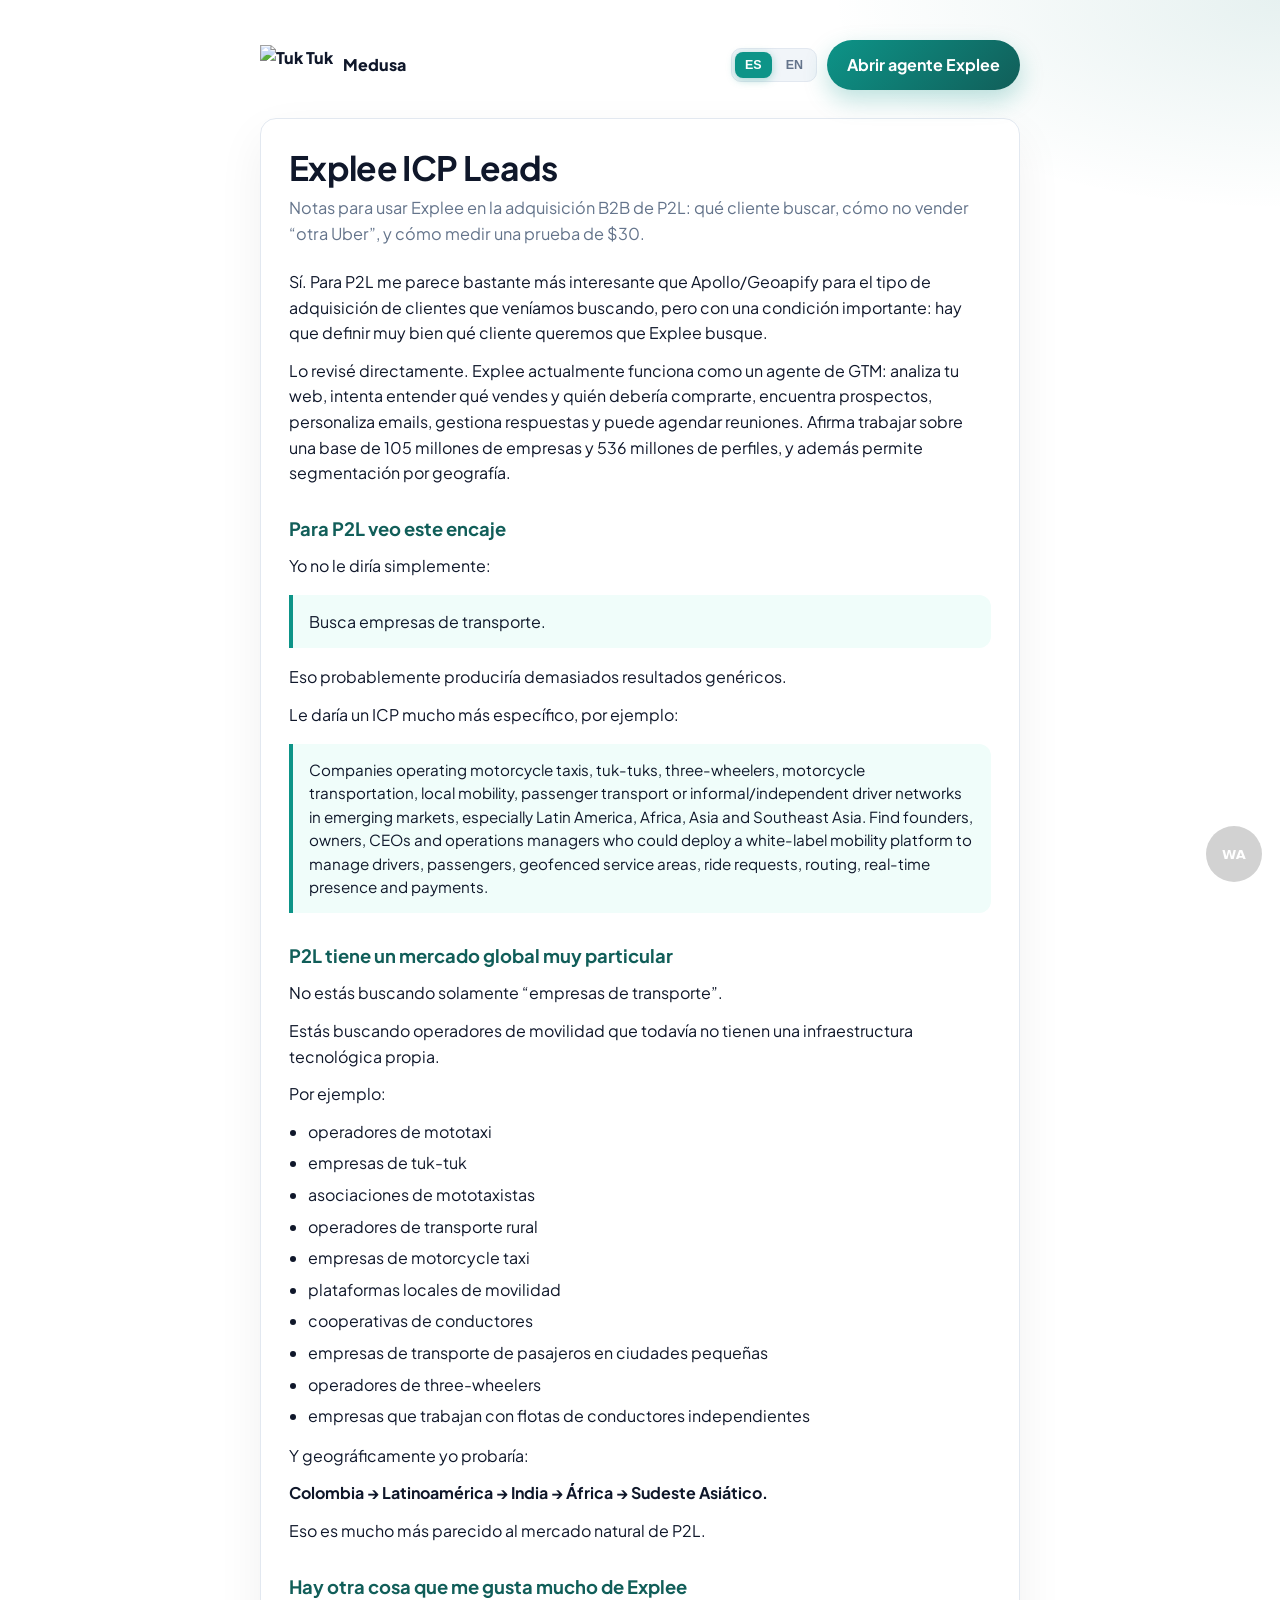
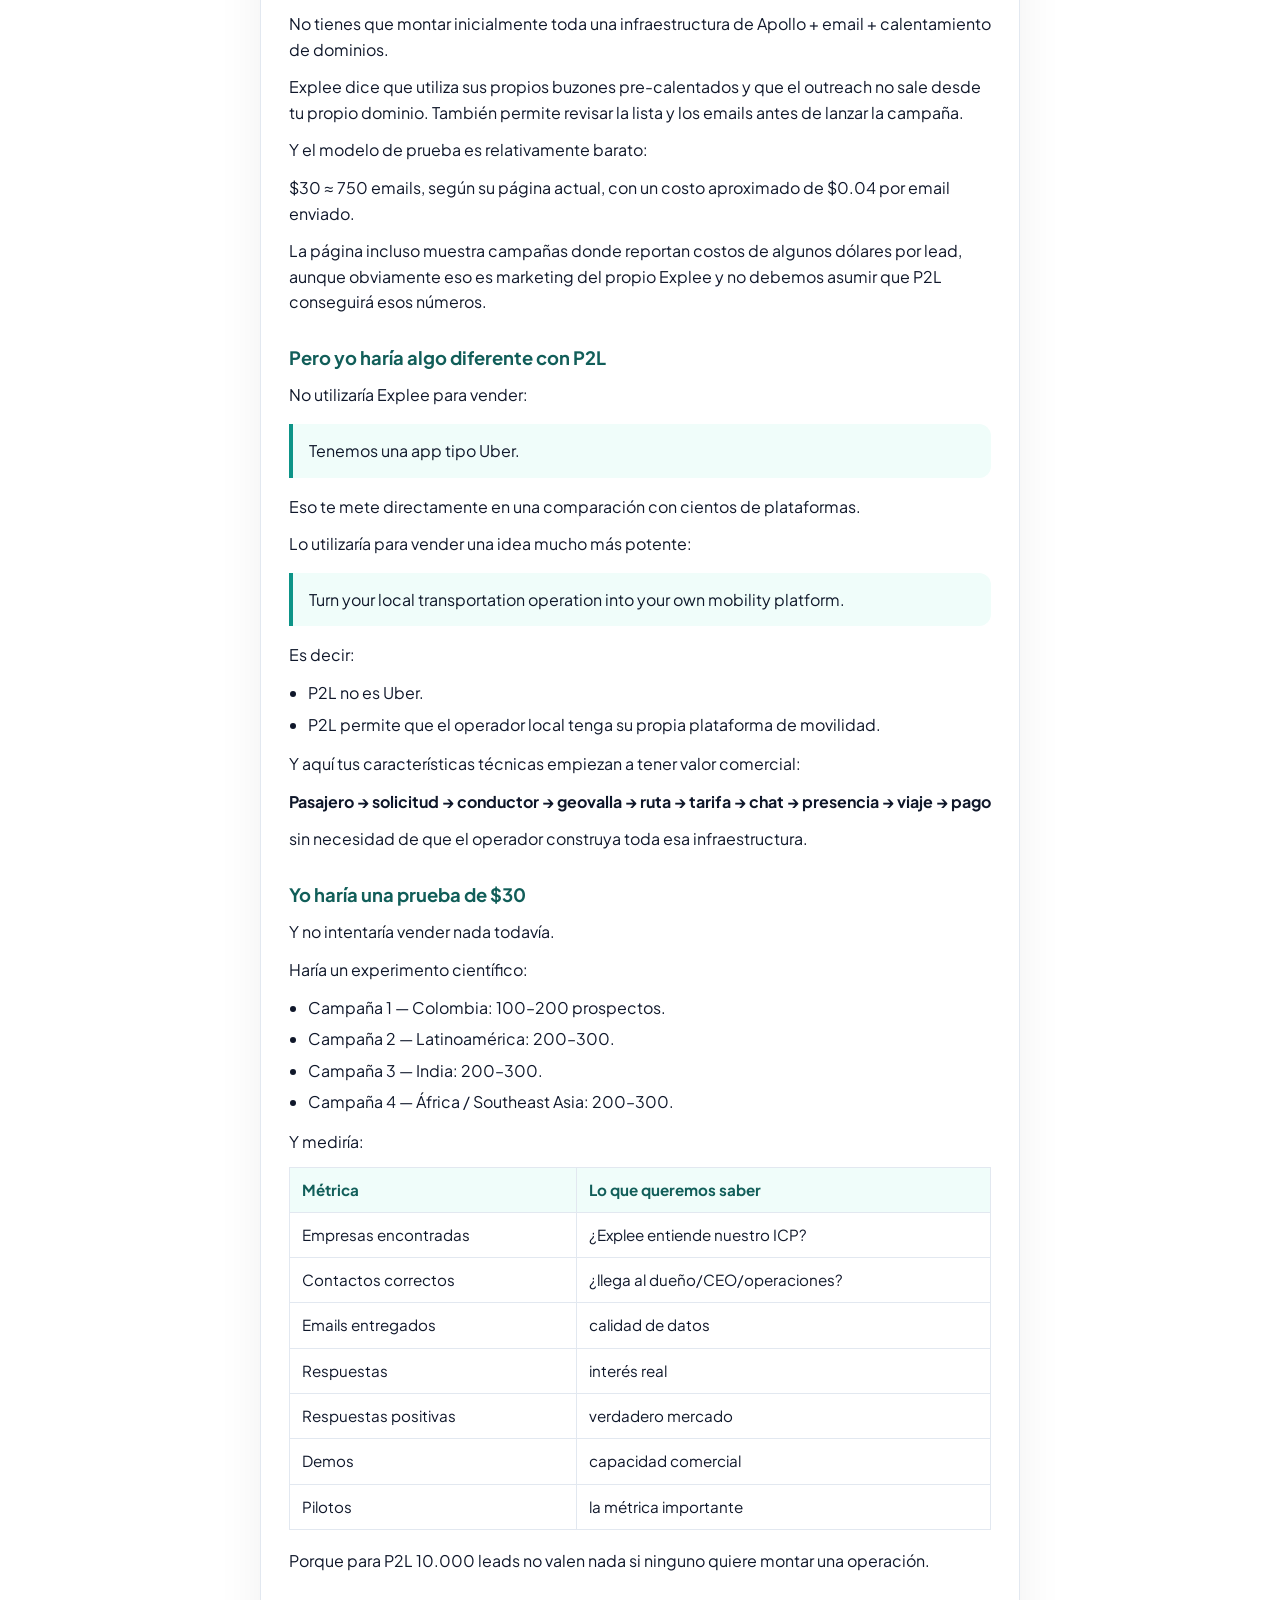
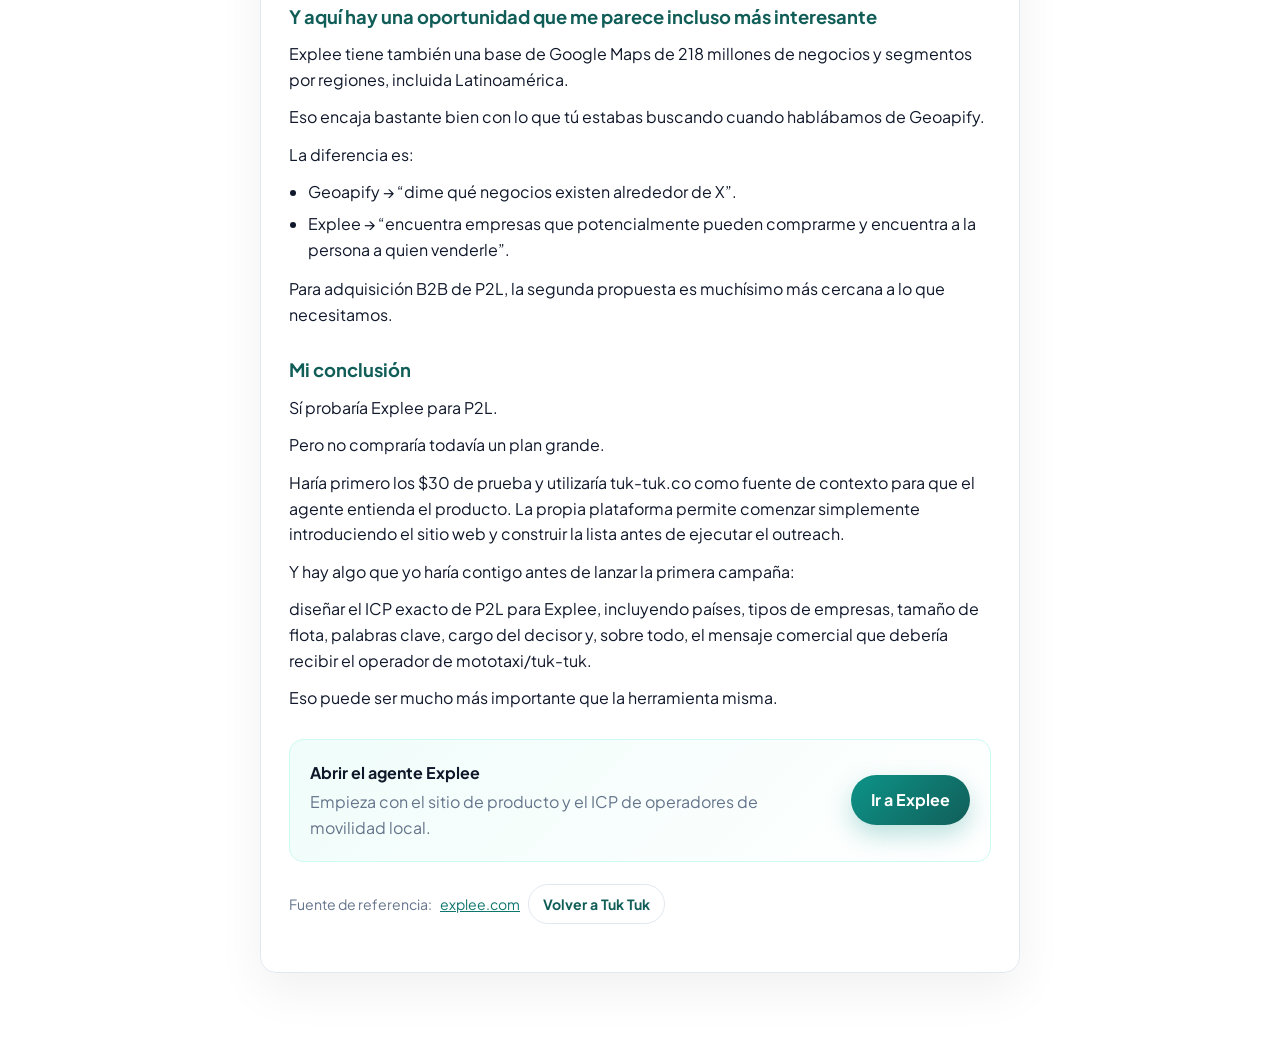
==== index.html @ e6822432 "panel empresa index.html" ====
<!DOCTYPE html>
<html lang="es">
<head>
  <meta charset="UTF-8" />
  <meta name="viewport" content="width=device-width, initial-scale=1.0" />
  <meta name="description" content="Explee para P2L: ICP de operadores de mototaxi, tuk-tuk y movilidad local. Cómo probar leads B2B con un agente de outreach." data-i18n-meta="explee.meta_description" />
  <meta name="theme-color" content="#0d9488" />
  <title>Medusa · P2L</title>
  <link rel="icon" href="assets/tuki-driver-icon.png" type="image/png" />
  <link rel="preconnect" href="https://fonts.googleapis.com" />
  <link rel="preconnect" href="https://fonts.gstatic.com" crossorigin />
  <link href="https://fonts.googleapis.com/css2?family=Plus+Jakarta+Sans:wght@500;600;700;800&display=swap" rel="stylesheet" />
  <style>
    :root {
      --teal-50: #f0fdfa;
      --teal-100: #ccfbf1;
      --teal-600: #0d9488;
      --teal-700: #0f766e;
      --teal-800: #115e59;
      --ink: #0f172a;
      --muted: #64748b;
      --line: #e2e8f0;
      --white: #ffffff;
      --radius: 16px;
    }
    *, *::before, *::after { box-sizing: border-box; }
    body {
      margin: 0;
      font-family: "Plus Jakarta Sans", system-ui, -apple-system, sans-serif;
      color: var(--ink);
      background:
        radial-gradient(1200px 480px at 10% -10%, rgba(13, 148, 136, 0.14), transparent 55%),
        radial-gradient(900px 420px at 100% 0%, rgba(15, 118, 110, 0.1), transparent 50%),
        var(--white);
      line-height: 1.6;
      -webkit-font-smoothing: antialiased;
    }
    a { color: var(--teal-700); }
    .wrap {
      width: min(760px, calc(100% - 32px));
      margin: 0 auto;
      padding: 40px 0 72px;
    }
    .top {
      display: flex;
      flex-wrap: wrap;
      align-items: center;
      justify-content: space-between;
      gap: 12px;
      margin-bottom: 28px;
    }
    .top__actions {
      display: flex;
      flex-wrap: wrap;
      align-items: center;
      gap: 10px;
    }
    .brand {
      display: inline-flex;
      align-items: center;
      gap: 10px;
      text-decoration: none;
      color: var(--ink);
      font-weight: 800;
    }
    .brand img { height: 40px; width: auto; display: block; }
    .qa-lang-switch {
      display: inline-flex;
      gap: 4px;
      padding: 3px;
      border-radius: 10px;
      background: #f1f5f9;
      border: 1px solid #e2e8f0;
    }
    .qa-lang-switch__btn {
      min-width: 2.25rem;
      padding: 6px 10px;
      border: none;
      border-radius: 8px;
      background: transparent;
      font-size: 0.78rem;
      font-weight: 800;
      color: #64748b;
      cursor: pointer;
    }
    .qa-lang-switch__btn--active {
      background: #0d9488;
      color: #fff;
      box-shadow: 0 2px 8px rgba(13, 148, 136, 0.35);
    }
    .btn {
      display: inline-flex;
      align-items: center;
      justify-content: center;
      gap: 8px;
      padding: 12px 20px;
      border-radius: 999px;
      font-weight: 700;
      text-decoration: none;
      background: linear-gradient(135deg, var(--teal-600), var(--teal-800));
      color: #fff;
      box-shadow: 0 10px 24px rgba(13, 148, 136, 0.28);
    }
    .btn:hover { filter: brightness(1.05); }
    .btn--ghost {
      background: #fff;
      color: var(--teal-800);
      border: 1px solid var(--line);
      box-shadow: none;
    }
    article {
      background: rgba(255, 255, 255, 0.92);
      border: 1px solid var(--line);
      border-radius: var(--radius);
      padding: 28px 28px 36px;
      box-shadow: 0 18px 48px rgba(15, 23, 42, 0.06);
    }
    h1 {
      margin: 0 0 8px;
      font-size: clamp(1.6rem, 3vw, 2.1rem);
      line-height: 1.2;
      letter-spacing: -0.02em;
    }
    .lead {
      margin: 0 0 22px;
      color: var(--muted);
      font-size: 1.02rem;
    }
    h2 {
      margin: 28px 0 10px;
      font-size: 1.15rem;
      color: var(--teal-800);
    }
    p { margin: 0 0 12px; }
    ul, ol { margin: 0 0 14px; padding-left: 1.2rem; }
    li { margin: 0 0 6px; }
    blockquote {
      margin: 16px 0;
      padding: 14px 16px;
      border-left: 4px solid var(--teal-600);
      background: var(--teal-50);
      border-radius: 0 12px 12px 0;
      color: var(--ink);
    }
    blockquote p { margin: 0; white-space: pre-wrap; }
    .icp { font-size: 0.95rem; line-height: 1.55; }
    table {
      width: 100%;
      border-collapse: collapse;
      margin: 12px 0 18px;
      font-size: 0.95rem;
    }
    th, td {
      border: 1px solid var(--line);
      padding: 10px 12px;
      text-align: left;
      vertical-align: top;
    }
    th { background: var(--teal-50); color: var(--teal-800); }
    .cta-box {
      margin-top: 28px;
      padding: 20px;
      border-radius: 14px;
      background: linear-gradient(135deg, var(--teal-50), #fff);
      border: 1px solid var(--teal-100);
      display: flex;
      flex-wrap: wrap;
      align-items: center;
      justify-content: space-between;
      gap: 14px;
    }
    .cta-box p { margin: 0; max-width: 42ch; color: var(--muted); }
    .cta-box strong { color: var(--ink); display: block; margin-bottom: 4px; }
    .foot {
      margin-top: 22px;
      font-size: 0.88rem;
      color: var(--muted);
      display: flex;
      flex-wrap: wrap;
      align-items: center;
      gap: 8px;
    }
  </style>
</head>
<body>
  <div class="wrap">
    <div class="top">
      <a class="brand" href="./" data-i18n-aria="nav.home" aria-label="Tuk Tuk inicio">
        <img src="assets/tuki-logo.png" alt="Tuk Tuk" />
        <span data-i18n="explee.brand">Medusa</span>
      </a>
      <div class="top__actions">
        <div class="qa-lang-switch" role="group" data-i18n-aria="nav.language" aria-label="Idioma">
          <button type="button" class="qa-lang-switch__btn qa-lang-switch__btn--active" data-set-locale="es" aria-pressed="true">ES</button>
          <button type="button" class="qa-lang-switch__btn" data-set-locale="en" aria-pressed="false">EN</button>
        </div>
        <a
          class="btn"
          href="https://explee.com/?twclid=27gjjwwwz0ya7c0fwe2zkcz0t1&_ref=tw-ag353-c777&utm_source=referral&utm_campaign=tw-ag353-c777"
          target="_blank"
          rel="noopener noreferrer"
          data-i18n="explee.open_agent"
        >Abrir agente Explee</a>
      </div>
    </div>

    <article>
      <h1 data-i18n="explee.title">Explee ICP Leads</h1>
      <p class="lead" data-i18n="explee.lead">Notas para usar Explee en la adquisición B2B de P2L: qué cliente buscar, cómo no vender “otra Uber”, y cómo medir una prueba de $30.</p>

      <p data-i18n="explee.p1">Sí. Para P2L me parece bastante más interesante que Apollo/Geoapify para el tipo de adquisición de clientes que veníamos buscando, pero con una condición importante: hay que definir muy bien qué cliente queremos que Explee busque.</p>
      <p data-i18n="explee.p2">Lo revisé directamente. Explee actualmente funciona como un agente de GTM: analiza tu web, intenta entender qué vendes y quién debería comprarte, encuentra prospectos, personaliza emails, gestiona respuestas y puede agendar reuniones. Afirma trabajar sobre una base de 105 millones de empresas y 536 millones de perfiles, y además permite segmentación por geografía.</p>

      <h2 data-i18n="explee.h_fit">Para P2L veo este encaje</h2>
      <p data-i18n="explee.p3">Yo no le diría simplemente:</p>
      <blockquote><p data-i18n="explee.q_generic">Busca empresas de transporte.</p></blockquote>
      <p data-i18n="explee.p4">Eso probablemente produciría demasiados resultados genéricos.</p>
      <p data-i18n="explee.p5">Le daría un ICP mucho más específico, por ejemplo:</p>
      <blockquote>
        <p class="icp" data-i18n="explee.icp">Companies operating motorcycle taxis, tuk-tuks, three-wheelers, motorcycle transportation, local mobility, passenger transport or informal/independent driver networks in emerging markets, especially Latin America, Africa, Asia and Southeast Asia. Find founders, owners, CEOs and operations managers who could deploy a white-label mobility platform to manage drivers, passengers, geofenced service areas, ride requests, routing, real-time presence and payments.</p>
      </blockquote>

      <h2 data-i18n="explee.h_market">P2L tiene un mercado global muy particular</h2>
      <p data-i18n="explee.p6">No estás buscando solamente “empresas de transporte”.</p>
      <p data-i18n="explee.p7">Estás buscando operadores de movilidad que todavía no tienen una infraestructura tecnológica propia.</p>
      <p data-i18n="explee.p8">Por ejemplo:</p>
      <ul>
        <li data-i18n="explee.l1">operadores de mototaxi</li>
        <li data-i18n="explee.l2">empresas de tuk-tuk</li>
        <li data-i18n="explee.l3">asociaciones de mototaxistas</li>
        <li data-i18n="explee.l4">operadores de transporte rural</li>
        <li data-i18n="explee.l5">empresas de motorcycle taxi</li>
        <li data-i18n="explee.l6">plataformas locales de movilidad</li>
        <li data-i18n="explee.l7">cooperativas de conductores</li>
        <li data-i18n="explee.l8">empresas de transporte de pasajeros en ciudades pequeñas</li>
        <li data-i18n="explee.l9">operadores de three-wheelers</li>
        <li data-i18n="explee.l10">empresas que trabajan con flotas de conductores independientes</li>
      </ul>
      <p data-i18n="explee.p9">Y geográficamente yo probaría:</p>
      <p><strong data-i18n="explee.geo">Colombia → Latinoamérica → India → África → Sudeste Asiático.</strong></p>
      <p data-i18n="explee.p10">Eso es mucho más parecido al mercado natural de P2L.</p>

      <h2 data-i18n="explee.h_like">Hay otra cosa que me gusta mucho de Explee</h2>
      <p data-i18n="explee.p11">No tienes que montar inicialmente toda una infraestructura de Apollo + email + calentamiento de dominios.</p>
      <p data-i18n="explee.p12">Explee dice que utiliza sus propios buzones pre-calentados y que el outreach no sale desde tu propio dominio. También permite revisar la lista y los emails antes de lanzar la campaña.</p>
      <p data-i18n="explee.p13">Y el modelo de prueba es relativamente barato:</p>
      <p data-i18n="explee.p14">$30 ≈ 750 emails, según su página actual, con un costo aproximado de $0.04 por email enviado.</p>
      <p data-i18n="explee.p15">La página incluso muestra campañas donde reportan costos de algunos dólares por lead, aunque obviamente eso es marketing del propio Explee y no debemos asumir que P2L conseguirá esos números.</p>

      <h2 data-i18n="explee.h_diff">Pero yo haría algo diferente con P2L</h2>
      <p data-i18n="explee.p16">No utilizaría Explee para vender:</p>
      <blockquote><p data-i18n="explee.q_uber">Tenemos una app tipo Uber.</p></blockquote>
      <p data-i18n="explee.p17">Eso te mete directamente en una comparación con cientos de plataformas.</p>
      <p data-i18n="explee.p18">Lo utilizaría para vender una idea mucho más potente:</p>
      <blockquote><p data-i18n="explee.q_pitch">Turn your local transportation operation into your own mobility platform.</p></blockquote>
      <p data-i18n="explee.p19">Es decir:</p>
      <ul>
        <li data-i18n="explee.l11">P2L no es Uber.</li>
        <li data-i18n="explee.l12">P2L permite que el operador local tenga su propia plataforma de movilidad.</li>
      </ul>
      <p data-i18n="explee.p20">Y aquí tus características técnicas empiezan a tener valor comercial:</p>
      <p><strong data-i18n="explee.flow">Pasajero → solicitud → conductor → geovalla → ruta → tarifa → chat → presencia → viaje → pago</strong></p>
      <p data-i18n="explee.p21">sin necesidad de que el operador construya toda esa infraestructura.</p>

      <h2 data-i18n="explee.h_test">Yo haría una prueba de $30</h2>
      <p data-i18n="explee.p22">Y no intentaría vender nada todavía.</p>
      <p data-i18n="explee.p23">Haría un experimento científico:</p>
      <ul>
        <li data-i18n="explee.c1">Campaña 1 — Colombia: 100–200 prospectos.</li>
        <li data-i18n="explee.c2">Campaña 2 — Latinoamérica: 200–300.</li>
        <li data-i18n="explee.c3">Campaña 3 — India: 200–300.</li>
        <li data-i18n="explee.c4">Campaña 4 — África / Southeast Asia: 200–300.</li>
      </ul>
      <p data-i18n="explee.p24">Y mediría:</p>
      <table>
        <thead>
          <tr>
            <th data-i18n="explee.th_metric">Métrica</th>
            <th data-i18n="explee.th_why">Lo que queremos saber</th>
          </tr>
        </thead>
        <tbody>
          <tr><td data-i18n="explee.m1">Empresas encontradas</td><td data-i18n="explee.m1w">¿Explee entiende nuestro ICP?</td></tr>
          <tr><td data-i18n="explee.m2">Contactos correctos</td><td data-i18n="explee.m2w">¿llega al dueño/CEO/operaciones?</td></tr>
          <tr><td data-i18n="explee.m3">Emails entregados</td><td data-i18n="explee.m3w">calidad de datos</td></tr>
          <tr><td data-i18n="explee.m4">Respuestas</td><td data-i18n="explee.m4w">interés real</td></tr>
          <tr><td data-i18n="explee.m5">Respuestas positivas</td><td data-i18n="explee.m5w">verdadero mercado</td></tr>
          <tr><td data-i18n="explee.m6">Demos</td><td data-i18n="explee.m6w">capacidad comercial</td></tr>
          <tr><td data-i18n="explee.m7">Pilotos</td><td data-i18n="explee.m7w">la métrica importante</td></tr>
        </tbody>
      </table>
      <p data-i18n="explee.p25">Porque para P2L 10.000 leads no valen nada si ninguno quiere montar una operación.</p>

      <h2 data-i18n="explee.h_maps">Y aquí hay una oportunidad que me parece incluso más interesante</h2>
      <p data-i18n="explee.p26">Explee tiene también una base de Google Maps de 218 millones de negocios y segmentos por regiones, incluida Latinoamérica.</p>
      <p data-i18n="explee.p27">Eso encaja bastante bien con lo que tú estabas buscando cuando hablábamos de Geoapify.</p>
      <p data-i18n="explee.p28">La diferencia es:</p>
      <ul>
        <li data-i18n="explee.d1">Geoapify → “dime qué negocios existen alrededor de X”.</li>
        <li data-i18n="explee.d2">Explee → “encuentra empresas que potencialmente pueden comprarme y encuentra a la persona a quien venderle”.</li>
      </ul>
      <p data-i18n="explee.p29">Para adquisición B2B de P2L, la segunda propuesta es muchísimo más cercana a lo que necesitamos.</p>

      <h2 data-i18n="explee.h_concl">Mi conclusión</h2>
      <p data-i18n="explee.p30">Sí probaría Explee para P2L.</p>
      <p data-i18n="explee.p31">Pero no compraría todavía un plan grande.</p>
      <p data-i18n="explee.p32">Haría primero los $30 de prueba y utilizaría tuk-tuk.co como fuente de contexto para que el agente entienda el producto. La propia plataforma permite comenzar simplemente introduciendo el sitio web y construir la lista antes de ejecutar el outreach.</p>
      <p data-i18n="explee.p33">Y hay algo que yo haría contigo antes de lanzar la primera campaña:</p>
      <p data-i18n="explee.p34">diseñar el ICP exacto de P2L para Explee, incluyendo países, tipos de empresas, tamaño de flota, palabras clave, cargo del decisor y, sobre todo, el mensaje comercial que debería recibir el operador de mototaxi/tuk-tuk.</p>
      <p data-i18n="explee.p35">Eso puede ser mucho más importante que la herramienta misma.</p>

      <div class="cta-box">
        <p>
          <strong data-i18n="explee.cta_title">Abrir el agente Explee</strong>
          <span data-i18n="explee.cta_text">Empieza con el sitio de producto y el ICP de operadores de movilidad local.</span>
        </p>
        <a
          class="btn"
          href="https://explee.com/?twclid=27gjjwwwz0ya7c0fwe2zkcz0t1&_ref=tw-ag353-c777&utm_source=referral&utm_campaign=tw-ag353-c777"
          target="_blank"
          rel="noopener noreferrer"
          data-i18n="explee.cta_btn"
        >Ir a Explee</a>
      </div>

      <p class="foot">
        <span data-i18n="explee.source">Fuente de referencia:</span>
        <a href="https://explee.com/?twclid=27gjjwwwz0ya7c0fwe2zkcz0t1&_ref=tw-ag353-c777&utm_source=referral&utm_campaign=tw-ag353-c777" target="_blank" rel="noopener noreferrer">explee.com</a>
        <a class="btn btn--ghost" style="padding:8px 14px;" href="./" data-i18n="explee.back">Volver a Tuk Tuk</a>
      </p>
    </article>
  </div>

  <script src="https://unpkg.com/i18next@23.4.6/i18next.min.js"></script>
  <script src="scripts/locales-embed.js?v=20261007e"></script>
  <script src="scripts/i18n.js?v=20260817a"></script>

<style>
.wa-float{position:fixed;right:18px;bottom:18px;z-index:40;width:56px;height:56px;border-radius:50%;background:#25d366;color:#fff;display:grid;place-items:center;text-decoration:none;font:700 13px/1 system-ui,sans-serif;box-shadow:0 8px 16px rgba(0,0,0,.28)}
.wa-float.is-off{background:#c5c1b8;filter:grayscale(1);opacity:.72;cursor:not-allowed;box-shadow:none}
</style>
<a id="p2l-wa-float" class="wa-float is-off" href="#" data-company-id="6af2012e4e6a2e795abdc049" aria-disabled="true" title="Contrata o configura WhatsApp (WABA Meta) para activar este botón" aria-label="WhatsApp">WA</a>
<script>
(function(){var el=document.getElementById("p2l-wa-float");if(!el)return;var id=el.getAttribute("data-company-id")||"";el.addEventListener("click",function(ev){if(el.classList.contains("is-off"))ev.preventDefault();});if(!id)return;fetch("https://www.refactorii.com/p2l-tenant/api/p2l-techguard-whatsapp-bot/public/company/"+encodeURIComponent(id)+"/channels").then(function(r){return r.ok?r.json():null;}).then(function(data){if(!data||!data.whatsapp||!data.waLink)return;el.classList.remove("is-off");el.setAttribute("href",data.waLink);el.setAttribute("target","_blank");el.setAttribute("rel","noopener noreferrer");el.removeAttribute("aria-disabled");el.removeAttribute("title");}).catch(function(){});})();
</script>
</body>
</html>
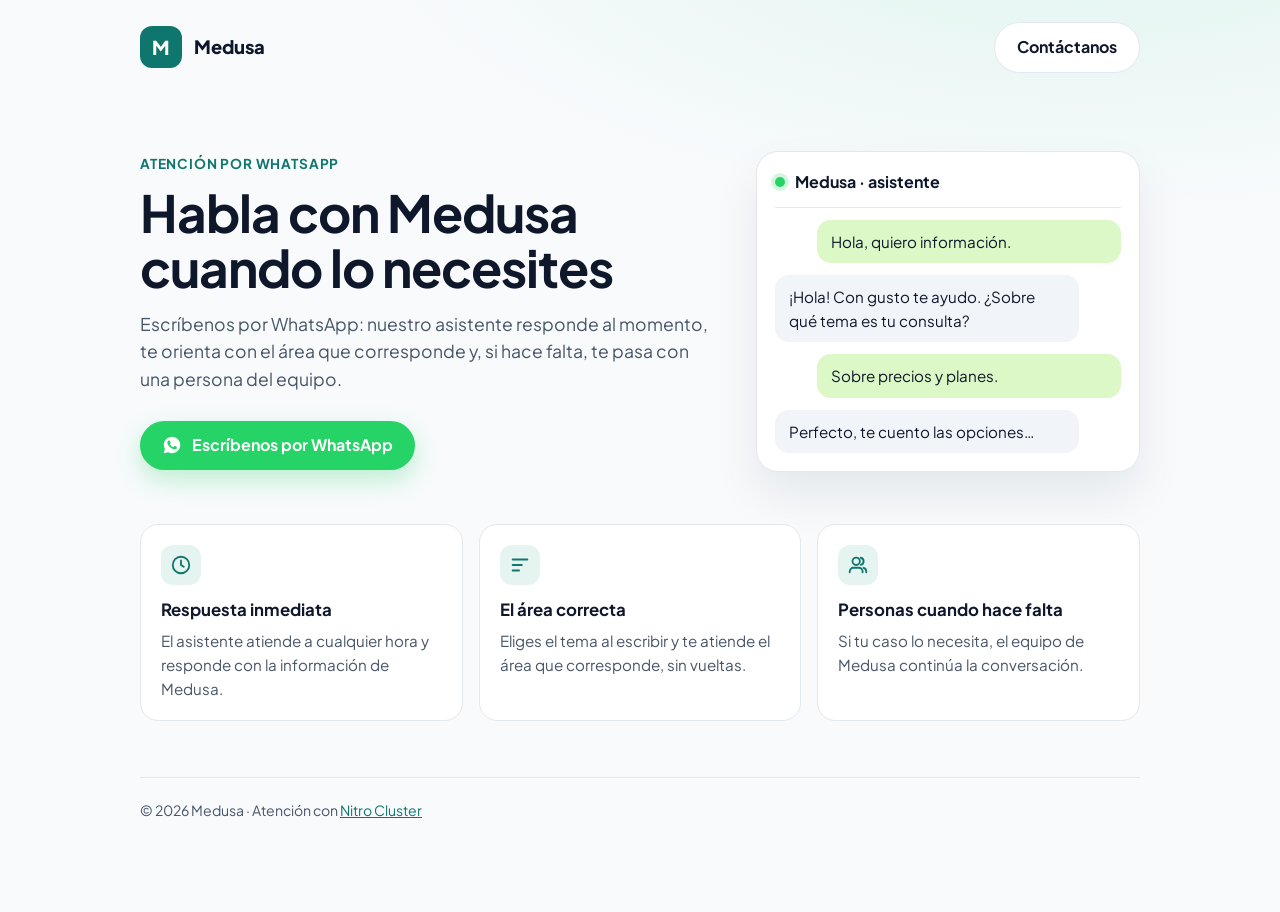
==== commit 817bf66b: "Landing de empresa con botón p2l-wa (reemplaza la plantilla Explee) Co-Authored-By: Claude Opus 5.5 " ====
--- a/index.html
+++ b/index.html
@@ -1,347 +1,144 @@
-<!DOCTYPE html>
-<html lang="es">
-<head>
-  <meta charset="UTF-8" />
-  <meta name="viewport" content="width=device-width, initial-scale=1.0" />
-  <meta name="description" content="Explee para P2L: ICP de operadores de mototaxi, tuk-tuk y movilidad local. Cómo probar leads B2B con un agente de outreach." data-i18n-meta="explee.meta_description" />
-  <meta name="theme-color" content="#0d9488" />
-  <title>Medusa · P2L</title>
-  <link rel="icon" href="assets/tuki-driver-icon.png" type="image/png" />
-  <link rel="preconnect" href="https://fonts.googleapis.com" />
-  <link rel="preconnect" href="https://fonts.gstatic.com" crossorigin />
-  <link href="https://fonts.googleapis.com/css2?family=Plus+Jakarta+Sans:wght@500;600;700;800&display=swap" rel="stylesheet" />
-  <style>
-    :root {
-      --teal-50: #f0fdfa;
-      --teal-100: #ccfbf1;
-      --teal-600: #0d9488;
-      --teal-700: #0f766e;
-      --teal-800: #115e59;
-      --ink: #0f172a;
-      --muted: #64748b;
-      --line: #e2e8f0;
-      --white: #ffffff;
-      --radius: 16px;
-    }
-    *, *::before, *::after { box-sizing: border-box; }
-    body {
-      margin: 0;
-      font-family: "Plus Jakarta Sans", system-ui, -apple-system, sans-serif;
-      color: var(--ink);
-      background:
-        radial-gradient(1200px 480px at 10% -10%, rgba(13, 148, 136, 0.14), transparent 55%),
-        radial-gradient(900px 420px at 100% 0%, rgba(15, 118, 110, 0.1), transparent 50%),
-        var(--white);
-      line-height: 1.6;
-      -webkit-font-smoothing: antialiased;
-    }
-    a { color: var(--teal-700); }
-    .wrap {
-      width: min(760px, calc(100% - 32px));
-      margin: 0 auto;
-      padding: 40px 0 72px;
-    }
-    .top {
-      display: flex;
-      flex-wrap: wrap;
-      align-items: center;
-      justify-content: space-between;
-      gap: 12px;
-      margin-bottom: 28px;
-    }
-    .top__actions {
-      display: flex;
-      flex-wrap: wrap;
-      align-items: center;
-      gap: 10px;
-    }
-    .brand {
-      display: inline-flex;
-      align-items: center;
-      gap: 10px;
-      text-decoration: none;
-      color: var(--ink);
-      font-weight: 800;
-    }
-    .brand img { height: 40px; width: auto; display: block; }
-    .qa-lang-switch {
-      display: inline-flex;
-      gap: 4px;
-      padding: 3px;
-      border-radius: 10px;
-      background: #f1f5f9;
-      border: 1px solid #e2e8f0;
-    }
-    .qa-lang-switch__btn {
-      min-width: 2.25rem;
-      padding: 6px 10px;
-      border: none;
-      border-radius: 8px;
-      background: transparent;
-      font-size: 0.78rem;
-      font-weight: 800;
-      color: #64748b;
-      cursor: pointer;
-    }
-    .qa-lang-switch__btn--active {
-      background: #0d9488;
-      color: #fff;
-      box-shadow: 0 2px 8px rgba(13, 148, 136, 0.35);
-    }
-    .btn {
-      display: inline-flex;
-      align-items: center;
-      justify-content: center;
-      gap: 8px;
-      padding: 12px 20px;
-      border-radius: 999px;
-      font-weight: 700;
-      text-decoration: none;
-      background: linear-gradient(135deg, var(--teal-600), var(--teal-800));
-      color: #fff;
-      box-shadow: 0 10px 24px rgba(13, 148, 136, 0.28);
-    }
-    .btn:hover { filter: brightness(1.05); }
-    .btn--ghost {
-      background: #fff;
-      color: var(--teal-800);
-      border: 1px solid var(--line);
-      box-shadow: none;
-    }
-    article {
-      background: rgba(255, 255, 255, 0.92);
-      border: 1px solid var(--line);
-      border-radius: var(--radius);
-      padding: 28px 28px 36px;
-      box-shadow: 0 18px 48px rgba(15, 23, 42, 0.06);
-    }
-    h1 {
-      margin: 0 0 8px;
-      font-size: clamp(1.6rem, 3vw, 2.1rem);
-      line-height: 1.2;
-      letter-spacing: -0.02em;
-    }
-    .lead {
-      margin: 0 0 22px;
-      color: var(--muted);
-      font-size: 1.02rem;
-    }
-    h2 {
-      margin: 28px 0 10px;
-      font-size: 1.15rem;
-      color: var(--teal-800);
-    }
-    p { margin: 0 0 12px; }
-    ul, ol { margin: 0 0 14px; padding-left: 1.2rem; }
-    li { margin: 0 0 6px; }
-    blockquote {
-      margin: 16px 0;
-      padding: 14px 16px;
-      border-left: 4px solid var(--teal-600);
-      background: var(--teal-50);
-      border-radius: 0 12px 12px 0;
-      color: var(--ink);
-    }
-    blockquote p { margin: 0; white-space: pre-wrap; }
-    .icp { font-size: 0.95rem; line-height: 1.55; }
-    table {
-      width: 100%;
-      border-collapse: collapse;
-      margin: 12px 0 18px;
-      font-size: 0.95rem;
-    }
-    th, td {
-      border: 1px solid var(--line);
-      padding: 10px 12px;
-      text-align: left;
-      vertical-align: top;
-    }
-    th { background: var(--teal-50); color: var(--teal-800); }
-    .cta-box {
-      margin-top: 28px;
-      padding: 20px;
-      border-radius: 14px;
-      background: linear-gradient(135deg, var(--teal-50), #fff);
-      border: 1px solid var(--teal-100);
-      display: flex;
-      flex-wrap: wrap;
-      align-items: center;
-      justify-content: space-between;
-      gap: 14px;
-    }
-    .cta-box p { margin: 0; max-width: 42ch; color: var(--muted); }
-    .cta-box strong { color: var(--ink); display: block; margin-bottom: 4px; }
-    .foot {
-      margin-top: 22px;
-      font-size: 0.88rem;
-      color: var(--muted);
-      display: flex;
-      flex-wrap: wrap;
-      align-items: center;
-      gap: 8px;
-    }
-  </style>
-</head>
-<body>
-  <div class="wrap">
-    <div class="top">
-      <a class="brand" href="./" data-i18n-aria="nav.home" aria-label="Tuk Tuk inicio">
-        <img src="assets/tuki-logo.png" alt="Tuk Tuk" />
-        <span data-i18n="explee.brand">Medusa</span>
-      </a>
-      <div class="top__actions">
-        <div class="qa-lang-switch" role="group" data-i18n-aria="nav.language" aria-label="Idioma">
-          <button type="button" class="qa-lang-switch__btn qa-lang-switch__btn--active" data-set-locale="es" aria-pressed="true">ES</button>
-          <button type="button" class="qa-lang-switch__btn" data-set-locale="en" aria-pressed="false">EN</button>
-        </div>
-        <a
-          class="btn"
-          href="https://explee.com/?twclid=27gjjwwwz0ya7c0fwe2zkcz0t1&_ref=tw-ag353-c777&utm_source=referral&utm_campaign=tw-ag353-c777"
-          target="_blank"
-          rel="noopener noreferrer"
-          data-i18n="explee.open_agent"
-        >Abrir agente Explee</a>
-      </div>
-    </div>
-
-    <article>
-      <h1 data-i18n="explee.title">Explee ICP Leads</h1>
-      <p class="lead" data-i18n="explee.lead">Notas para usar Explee en la adquisición B2B de P2L: qué cliente buscar, cómo no vender “otra Uber”, y cómo medir una prueba de $30.</p>
-
-      <p data-i18n="explee.p1">Sí. Para P2L me parece bastante más interesante que Apollo/Geoapify para el tipo de adquisición de clientes que veníamos buscando, pero con una condición importante: hay que definir muy bien qué cliente queremos que Explee busque.</p>
-      <p data-i18n="explee.p2">Lo revisé directamente. Explee actualmente funciona como un agente de GTM: analiza tu web, intenta entender qué vendes y quién debería comprarte, encuentra prospectos, personaliza emails, gestiona respuestas y puede agendar reuniones. Afirma trabajar sobre una base de 105 millones de empresas y 536 millones de perfiles, y además permite segmentación por geografía.</p>
-
-      <h2 data-i18n="explee.h_fit">Para P2L veo este encaje</h2>
-      <p data-i18n="explee.p3">Yo no le diría simplemente:</p>
-      <blockquote><p data-i18n="explee.q_generic">Busca empresas de transporte.</p></blockquote>
-      <p data-i18n="explee.p4">Eso probablemente produciría demasiados resultados genéricos.</p>
-      <p data-i18n="explee.p5">Le daría un ICP mucho más específico, por ejemplo:</p>
-      <blockquote>
-        <p class="icp" data-i18n="explee.icp">Companies operating motorcycle taxis, tuk-tuks, three-wheelers, motorcycle transportation, local mobility, passenger transport or informal/independent driver networks in emerging markets, especially Latin America, Africa, Asia and Southeast Asia. Find founders, owners, CEOs and operations managers who could deploy a white-label mobility platform to manage drivers, passengers, geofenced service areas, ride requests, routing, real-time presence and payments.</p>
-      </blockquote>
-
-      <h2 data-i18n="explee.h_market">P2L tiene un mercado global muy particular</h2>
-      <p data-i18n="explee.p6">No estás buscando solamente “empresas de transporte”.</p>
-      <p data-i18n="explee.p7">Estás buscando operadores de movilidad que todavía no tienen una infraestructura tecnológica propia.</p>
-      <p data-i18n="explee.p8">Por ejemplo:</p>
-      <ul>
-        <li data-i18n="explee.l1">operadores de mototaxi</li>
-        <li data-i18n="explee.l2">empresas de tuk-tuk</li>
-        <li data-i18n="explee.l3">asociaciones de mototaxistas</li>
-        <li data-i18n="explee.l4">operadores de transporte rural</li>
-        <li data-i18n="explee.l5">empresas de motorcycle taxi</li>
-        <li data-i18n="explee.l6">plataformas locales de movilidad</li>
-        <li data-i18n="explee.l7">cooperativas de conductores</li>
-        <li data-i18n="explee.l8">empresas de transporte de pasajeros en ciudades pequeñas</li>
-        <li data-i18n="explee.l9">operadores de three-wheelers</li>
-        <li data-i18n="explee.l10">empresas que trabajan con flotas de conductores independientes</li>
-      </ul>
-      <p data-i18n="explee.p9">Y geográficamente yo probaría:</p>
-      <p><strong data-i18n="explee.geo">Colombia → Latinoamérica → India → África → Sudeste Asiático.</strong></p>
-      <p data-i18n="explee.p10">Eso es mucho más parecido al mercado natural de P2L.</p>
-
-      <h2 data-i18n="explee.h_like">Hay otra cosa que me gusta mucho de Explee</h2>
-      <p data-i18n="explee.p11">No tienes que montar inicialmente toda una infraestructura de Apollo + email + calentamiento de dominios.</p>
-      <p data-i18n="explee.p12">Explee dice que utiliza sus propios buzones pre-calentados y que el outreach no sale desde tu propio dominio. También permite revisar la lista y los emails antes de lanzar la campaña.</p>
-      <p data-i18n="explee.p13">Y el modelo de prueba es relativamente barato:</p>
-      <p data-i18n="explee.p14">$30 ≈ 750 emails, según su página actual, con un costo aproximado de $0.04 por email enviado.</p>
-      <p data-i18n="explee.p15">La página incluso muestra campañas donde reportan costos de algunos dólares por lead, aunque obviamente eso es marketing del propio Explee y no debemos asumir que P2L conseguirá esos números.</p>
-
-      <h2 data-i18n="explee.h_diff">Pero yo haría algo diferente con P2L</h2>
-      <p data-i18n="explee.p16">No utilizaría Explee para vender:</p>
-      <blockquote><p data-i18n="explee.q_uber">Tenemos una app tipo Uber.</p></blockquote>
-      <p data-i18n="explee.p17">Eso te mete directamente en una comparación con cientos de plataformas.</p>
-      <p data-i18n="explee.p18">Lo utilizaría para vender una idea mucho más potente:</p>
-      <blockquote><p data-i18n="explee.q_pitch">Turn your local transportation operation into your own mobility platform.</p></blockquote>
-      <p data-i18n="explee.p19">Es decir:</p>
-      <ul>
-        <li data-i18n="explee.l11">P2L no es Uber.</li>
-        <li data-i18n="explee.l12">P2L permite que el operador local tenga su propia plataforma de movilidad.</li>
-      </ul>
-      <p data-i18n="explee.p20">Y aquí tus características técnicas empiezan a tener valor comercial:</p>
-      <p><strong data-i18n="explee.flow">Pasajero → solicitud → conductor → geovalla → ruta → tarifa → chat → presencia → viaje → pago</strong></p>
-      <p data-i18n="explee.p21">sin necesidad de que el operador construya toda esa infraestructura.</p>
-
-      <h2 data-i18n="explee.h_test">Yo haría una prueba de $30</h2>
-      <p data-i18n="explee.p22">Y no intentaría vender nada todavía.</p>
-      <p data-i18n="explee.p23">Haría un experimento científico:</p>
-      <ul>
-        <li data-i18n="explee.c1">Campaña 1 — Colombia: 100–200 prospectos.</li>
-        <li data-i18n="explee.c2">Campaña 2 — Latinoamérica: 200–300.</li>
-        <li data-i18n="explee.c3">Campaña 3 — India: 200–300.</li>
-        <li data-i18n="explee.c4">Campaña 4 — África / Southeast Asia: 200–300.</li>
-      </ul>
-      <p data-i18n="explee.p24">Y mediría:</p>
-      <table>
-        <thead>
-          <tr>
-            <th data-i18n="explee.th_metric">Métrica</th>
-            <th data-i18n="explee.th_why">Lo que queremos saber</th>
-          </tr>
-        </thead>
-        <tbody>
-          <tr><td data-i18n="explee.m1">Empresas encontradas</td><td data-i18n="explee.m1w">¿Explee entiende nuestro ICP?</td></tr>
-          <tr><td data-i18n="explee.m2">Contactos correctos</td><td data-i18n="explee.m2w">¿llega al dueño/CEO/operaciones?</td></tr>
-          <tr><td data-i18n="explee.m3">Emails entregados</td><td data-i18n="explee.m3w">calidad de datos</td></tr>
-          <tr><td data-i18n="explee.m4">Respuestas</td><td data-i18n="explee.m4w">interés real</td></tr>
-          <tr><td data-i18n="explee.m5">Respuestas positivas</td><td data-i18n="explee.m5w">verdadero mercado</td></tr>
-          <tr><td data-i18n="explee.m6">Demos</td><td data-i18n="explee.m6w">capacidad comercial</td></tr>
-          <tr><td data-i18n="explee.m7">Pilotos</td><td data-i18n="explee.m7w">la métrica importante</td></tr>
-        </tbody>
-      </table>
-      <p data-i18n="explee.p25">Porque para P2L 10.000 leads no valen nada si ninguno quiere montar una operación.</p>
-
-      <h2 data-i18n="explee.h_maps">Y aquí hay una oportunidad que me parece incluso más interesante</h2>
-      <p data-i18n="explee.p26">Explee tiene también una base de Google Maps de 218 millones de negocios y segmentos por regiones, incluida Latinoamérica.</p>
-      <p data-i18n="explee.p27">Eso encaja bastante bien con lo que tú estabas buscando cuando hablábamos de Geoapify.</p>
-      <p data-i18n="explee.p28">La diferencia es:</p>
-      <ul>
-        <li data-i18n="explee.d1">Geoapify → “dime qué negocios existen alrededor de X”.</li>
-        <li data-i18n="explee.d2">Explee → “encuentra empresas que potencialmente pueden comprarme y encuentra a la persona a quien venderle”.</li>
-      </ul>
-      <p data-i18n="explee.p29">Para adquisición B2B de P2L, la segunda propuesta es muchísimo más cercana a lo que necesitamos.</p>
-
-      <h2 data-i18n="explee.h_concl">Mi conclusión</h2>
-      <p data-i18n="explee.p30">Sí probaría Explee para P2L.</p>
-      <p data-i18n="explee.p31">Pero no compraría todavía un plan grande.</p>
-      <p data-i18n="explee.p32">Haría primero los $30 de prueba y utilizaría tuk-tuk.co como fuente de contexto para que el agente entienda el producto. La propia plataforma permite comenzar simplemente introduciendo el sitio web y construir la lista antes de ejecutar el outreach.</p>
-      <p data-i18n="explee.p33">Y hay algo que yo haría contigo antes de lanzar la primera campaña:</p>
-      <p data-i18n="explee.p34">diseñar el ICP exacto de P2L para Explee, incluyendo países, tipos de empresas, tamaño de flota, palabras clave, cargo del decisor y, sobre todo, el mensaje comercial que debería recibir el operador de mototaxi/tuk-tuk.</p>
-      <p data-i18n="explee.p35">Eso puede ser mucho más importante que la herramienta misma.</p>
-
-      <div class="cta-box">
-        <p>
-          <strong data-i18n="explee.cta_title">Abrir el agente Explee</strong>
-          <span data-i18n="explee.cta_text">Empieza con el sitio de producto y el ICP de operadores de movilidad local.</span>
-        </p>
-        <a
-          class="btn"
-          href="https://explee.com/?twclid=27gjjwwwz0ya7c0fwe2zkcz0t1&_ref=tw-ag353-c777&utm_source=referral&utm_campaign=tw-ag353-c777"
-          target="_blank"
-          rel="noopener noreferrer"
-          data-i18n="explee.cta_btn"
-        >Ir a Explee</a>
-      </div>
-
-      <p class="foot">
-        <span data-i18n="explee.source">Fuente de referencia:</span>
-        <a href="https://explee.com/?twclid=27gjjwwwz0ya7c0fwe2zkcz0t1&_ref=tw-ag353-c777&utm_source=referral&utm_campaign=tw-ag353-c777" target="_blank" rel="noopener noreferrer">explee.com</a>
-        <a class="btn btn--ghost" style="padding:8px 14px;" href="./" data-i18n="explee.back">Volver a Tuk Tuk</a>
-      </p>
-    </article>
-  </div>
-
-  <script src="https://unpkg.com/i18next@23.4.6/i18next.min.js"></script>
-  <script src="scripts/locales-embed.js?v=20261007e"></script>
-  <script src="scripts/i18n.js?v=20260817a"></script>
+<!doctype html>
+<!--
+  Landing de empresa del Nitro Cluster (P2L).
+  La crea el cluster al dar de alta la empresa. Es tuya: edítala en este repo
+  (textos, colores, secciones). Mantén la etiqueta <script src=".../p2l-wa.js">:
+  con data-company trae el número de WhatsApp, la marca y las áreas del panel.
+-->
+<html lang="es">
+<head>
+  <meta charset="utf-8" />
+  <meta name="viewport" content="width=device-width, initial-scale=1" />
+  <title>Medusa · Atención por WhatsApp</title>
+  <meta name="description" content="Medusa: escríbenos por WhatsApp y te responde nuestro asistente." />
+  <link rel="preconnect" href="https://fonts.googleapis.com" />
+  <link rel="preconnect" href="https://fonts.gstatic.com" crossorigin />
+  <link href="https://fonts.googleapis.com/css2?family=Plus+Jakarta+Sans:wght@400;500;700;800&display=swap" rel="stylesheet" />
+  <style>
+    :root {
+      --ink: #0f172a;
+      --muted: #475569;
+      --line: #e2e8f0;
+      --bg: #f8fafc;
+      --card: #ffffff;
+      --brand: #0f766e;
+      --brand-soft: #e6f4f1;
+      --wa: #25d366;
+    }
+    * { box-sizing: border-box; margin: 0; padding: 0; }
+    body {
+      font-family: 'Plus Jakarta Sans', system-ui, -apple-system, 'Segoe UI', sans-serif;
+      color: var(--ink);
+      background: radial-gradient(1200px 500px at 85% -10%, #dff5ee 0%, transparent 60%), var(--bg);
+      line-height: 1.55;
+      min-height: 100vh;
+    }
+    .wrap { max-width: 1040px; margin: 0 auto; padding: 0 20px; }
+    header { display: flex; align-items: center; justify-content: space-between; gap: 12px; padding: 22px 0; }
+    .brand { display: flex; align-items: center; gap: 12px; font-weight: 800; font-size: 1.15rem; }
+    .brand__mark {
+      width: 42px; height: 42px; border-radius: 12px; display: grid; place-items: center;
+      background: var(--brand); color: #fff; font-weight: 800; font-size: 1.2rem;
+    }
+    .btn {
+      display: inline-flex; align-items: center; gap: 10px; border: 0; cursor: pointer;
+      font: inherit; font-weight: 700; text-decoration: none; border-radius: 999px;
+      padding: 12px 22px; transition: transform .15s ease, box-shadow .15s ease;
+    }
+    .btn:hover { transform: translateY(-1px); }
+    .btn--wa { background: var(--wa); color: #fff; box-shadow: 0 10px 24px rgba(37, 211, 102, .28); }
+    .btn--ghost { background: #fff; color: var(--ink); border: 1px solid var(--line); }
+    .btn svg { width: 20px; height: 20px; }
+    .hero { padding: 56px 0 40px; display: grid; grid-template-columns: 1.2fr .8fr; gap: 40px; align-items: center; }
+    .kicker { color: var(--brand); font-weight: 700; font-size: .85rem; letter-spacing: .06em; text-transform: uppercase; }
+    h1 { font-size: clamp(2rem, 4.6vw, 3.2rem); line-height: 1.08; letter-spacing: -.02em; margin: 10px 0 16px; }
+    .lead { color: var(--muted); font-size: 1.1rem; max-width: 34em; }
+    .cta { display: flex; flex-wrap: wrap; gap: 12px; margin-top: 28px; }
+    .chat {
+      background: var(--card); border: 1px solid var(--line); border-radius: 22px; padding: 18px;
+      box-shadow: 0 24px 48px rgba(15, 23, 42, .08);
+    }
+    .chat__head { display: flex; align-items: center; gap: 10px; padding-bottom: 12px; border-bottom: 1px solid var(--line); font-weight: 700; }
+    .chat__dot { width: 10px; height: 10px; border-radius: 50%; background: var(--wa); box-shadow: 0 0 0 4px rgba(37, 211, 102, .2); }
+    .bubble { margin-top: 12px; padding: 10px 14px; border-radius: 14px; font-size: .95rem; max-width: 88%; }
+    .bubble--in { background: #f1f5f9; }
+    .bubble--out { background: #dcf8c6; margin-left: auto; }
+    .features { display: grid; grid-template-columns: repeat(3, 1fr); gap: 16px; padding: 12px 0 56px; }
+    .feature { background: var(--card); border: 1px solid var(--line); border-radius: 18px; padding: 20px; }
+    .feature__icon { width: 40px; height: 40px; border-radius: 12px; background: var(--brand-soft); color: var(--brand); display: grid; place-items: center; margin-bottom: 12px; }
+    .feature__icon svg { width: 22px; height: 22px; }
+    .feature h2 { font-size: 1.05rem; margin-bottom: 6px; }
+    .feature p { color: var(--muted); font-size: .95rem; }
+    footer { border-top: 1px solid var(--line); padding: 22px 0 90px; color: var(--muted); font-size: .88rem; }
+    footer a { color: var(--brand); }
+    @media (max-width: 820px) {
+      .hero { grid-template-columns: 1fr; padding-top: 28px; }
+      .features { grid-template-columns: 1fr; }
+    }
+  </style>
+</head>
+<body>
+  <div class="wrap">
+    <header>
+      <div class="brand"><span class="brand__mark" aria-hidden="true">M</span>Medusa</div>
+      <button class="btn btn--ghost" type="button" onclick="window.P2LWA && window.P2LWA.open()">Contáctanos</button>
+    </header>
 
-<style>
-.wa-float{position:fixed;right:18px;bottom:18px;z-index:40;width:56px;height:56px;border-radius:50%;background:#25d366;color:#fff;display:grid;place-items:center;text-decoration:none;font:700 13px/1 system-ui,sans-serif;box-shadow:0 8px 16px rgba(0,0,0,.28)}
-.wa-float.is-off{background:#c5c1b8;filter:grayscale(1);opacity:.72;cursor:not-allowed;box-shadow:none}
-</style>
-<a id="p2l-wa-float" class="wa-float is-off" href="#" data-company-id="6af2012e4e6a2e795abdc049" aria-disabled="true" title="Contrata o configura WhatsApp (WABA Meta) para activar este botón" aria-label="WhatsApp">WA</a>
-<script>
-(function(){var el=document.getElementById("p2l-wa-float");if(!el)return;var id=el.getAttribute("data-company-id")||"";el.addEventListener("click",function(ev){if(el.classList.contains("is-off"))ev.preventDefault();});if(!id)return;fetch("https://www.refactorii.com/p2l-tenant/api/p2l-techguard-whatsapp-bot/public/company/"+encodeURIComponent(id)+"/channels").then(function(r){return r.ok?r.json():null;}).then(function(data){if(!data||!data.whatsapp||!data.waLink)return;el.classList.remove("is-off");el.setAttribute("href",data.waLink);el.setAttribute("target","_blank");el.setAttribute("rel","noopener noreferrer");el.removeAttribute("aria-disabled");el.removeAttribute("title");}).catch(function(){});})();
-</script>
-</body>
-</html>
+    <section class="hero">
+      <div>
+        <p class="kicker">Atención por WhatsApp</p>
+        <h1>Habla con Medusa cuando lo necesites</h1>
+        <p class="lead">
+          Escríbenos por WhatsApp: nuestro asistente responde al momento, te orienta con el área que corresponde
+          y, si hace falta, te pasa con una persona del equipo.
+        </p>
+        <div class="cta">
+          <button class="btn btn--wa" type="button" onclick="window.P2LWA && window.P2LWA.open()">
+            <svg viewBox="0 0 24 24" aria-hidden="true"><path fill="currentColor" d="M12.04 2C6.58 2 2.15 6.4 2.15 11.83c0 1.74.46 3.44 1.34 4.94L2 22l5.39-1.41a10.1 10.1 0 0 0 4.65 1.18h.01c5.46 0 9.89-4.4 9.89-9.83C21.94 6.4 17.5 2 12.04 2zm5.76 13.86c-.24.68-1.4 1.25-1.94 1.33-.5.07-1.12.1-1.81-.11-.41-.13-.94-.31-1.62-.6-2.85-1.23-4.71-4.1-4.85-4.29-.14-.19-1.15-1.53-1.15-2.92 0-1.39.73-2.07 1-2.36.24-.26.64-.38 1.02-.38.12 0 .23 0 .33.01.3.01.45.03.65.5.24.58.82 2 .89 2.15.07.14.12.31.02.5-.09.19-.14.31-.28.48-.14.16-.29.36-.41.48-.14.14-.28.28-.12.55.16.26.71 1.17 1.52 1.9 1.05.93 1.93 1.22 2.2 1.36.28.14.44.12.6-.07.16-.19.69-.8.87-1.08.19-.26.37-.22.62-.13.26.1 1.62.76 1.9.9.28.14.46.21.53.33.07.12.07.68-.17 1.36z"/></svg>
+            Escríbenos por WhatsApp
+          </button>
+        </div>
+      </div>
+      <div class="chat" aria-hidden="true">
+        <div class="chat__head"><span class="chat__dot"></span>Medusa · asistente</div>
+        <p class="bubble bubble--out">Hola, quiero información.</p>
+        <p class="bubble bubble--in">¡Hola! Con gusto te ayudo. ¿Sobre qué tema es tu consulta?</p>
+        <p class="bubble bubble--out">Sobre precios y planes.</p>
+        <p class="bubble bubble--in">Perfecto, te cuento las opciones…</p>
+      </div>
+    </section>
+
+    <section class="features">
+      <article class="feature">
+        <div class="feature__icon"><svg viewBox="0 0 24 24" fill="none" stroke="currentColor" stroke-width="2" stroke-linecap="round"><circle cx="12" cy="12" r="9"/><path d="M12 7v5l3 2"/></svg></div>
+        <h2>Respuesta inmediata</h2>
+        <p>El asistente atiende a cualquier hora y responde con la información de Medusa.</p>
+      </article>
+      <article class="feature">
+        <div class="feature__icon"><svg viewBox="0 0 24 24" fill="none" stroke="currentColor" stroke-width="2" stroke-linecap="round"><path d="M4 6h16M4 12h10M4 18h7"/></svg></div>
+        <h2>El área correcta</h2>
+        <p>Eliges el tema al escribir y te atiende el área que corresponde, sin vueltas.</p>
+      </article>
+      <article class="feature">
+        <div class="feature__icon"><svg viewBox="0 0 24 24" fill="none" stroke="currentColor" stroke-width="2" stroke-linecap="round"><path d="M17 20v-1a4 4 0 0 0-4-4H7a4 4 0 0 0-4 4v1"/><circle cx="10" cy="8" r="4"/><path d="M21 20v-1a4 4 0 0 0-3-3.9M15 4.1a4 4 0 0 1 0 7.8"/></svg></div>
+        <h2>Personas cuando hace falta</h2>
+        <p>Si tu caso lo necesita, el equipo de Medusa continúa la conversación.</p>
+      </article>
+    </section>
+
+    <footer>
+      © <span id="y"></span> Medusa · Atención con
+      <a href="https://www.refactorii.com/p2l-tenant/p2l-cluster-whatsapp-bot-dashboard" target="_blank" rel="noopener">Nitro Cluster</a>
+    </footer>
+  </div>
+
+  <script>document.getElementById('y').textContent = new Date().getFullYear();</script>
+  <!-- Botón flotante de WhatsApp del cluster: número, marca y áreas salen del panel (data-company). -->
+  <script src="https://www.refactorii.com/p2l-wa.js" defer
+    data-company="6af2012e4e6a2e795abdc049"
+    data-brand="Medusa"
+    data-context="landing Medusa"
+    data-title="Medusa"
+    data-accent="#25d366"></script>
+</body>
+</html>
